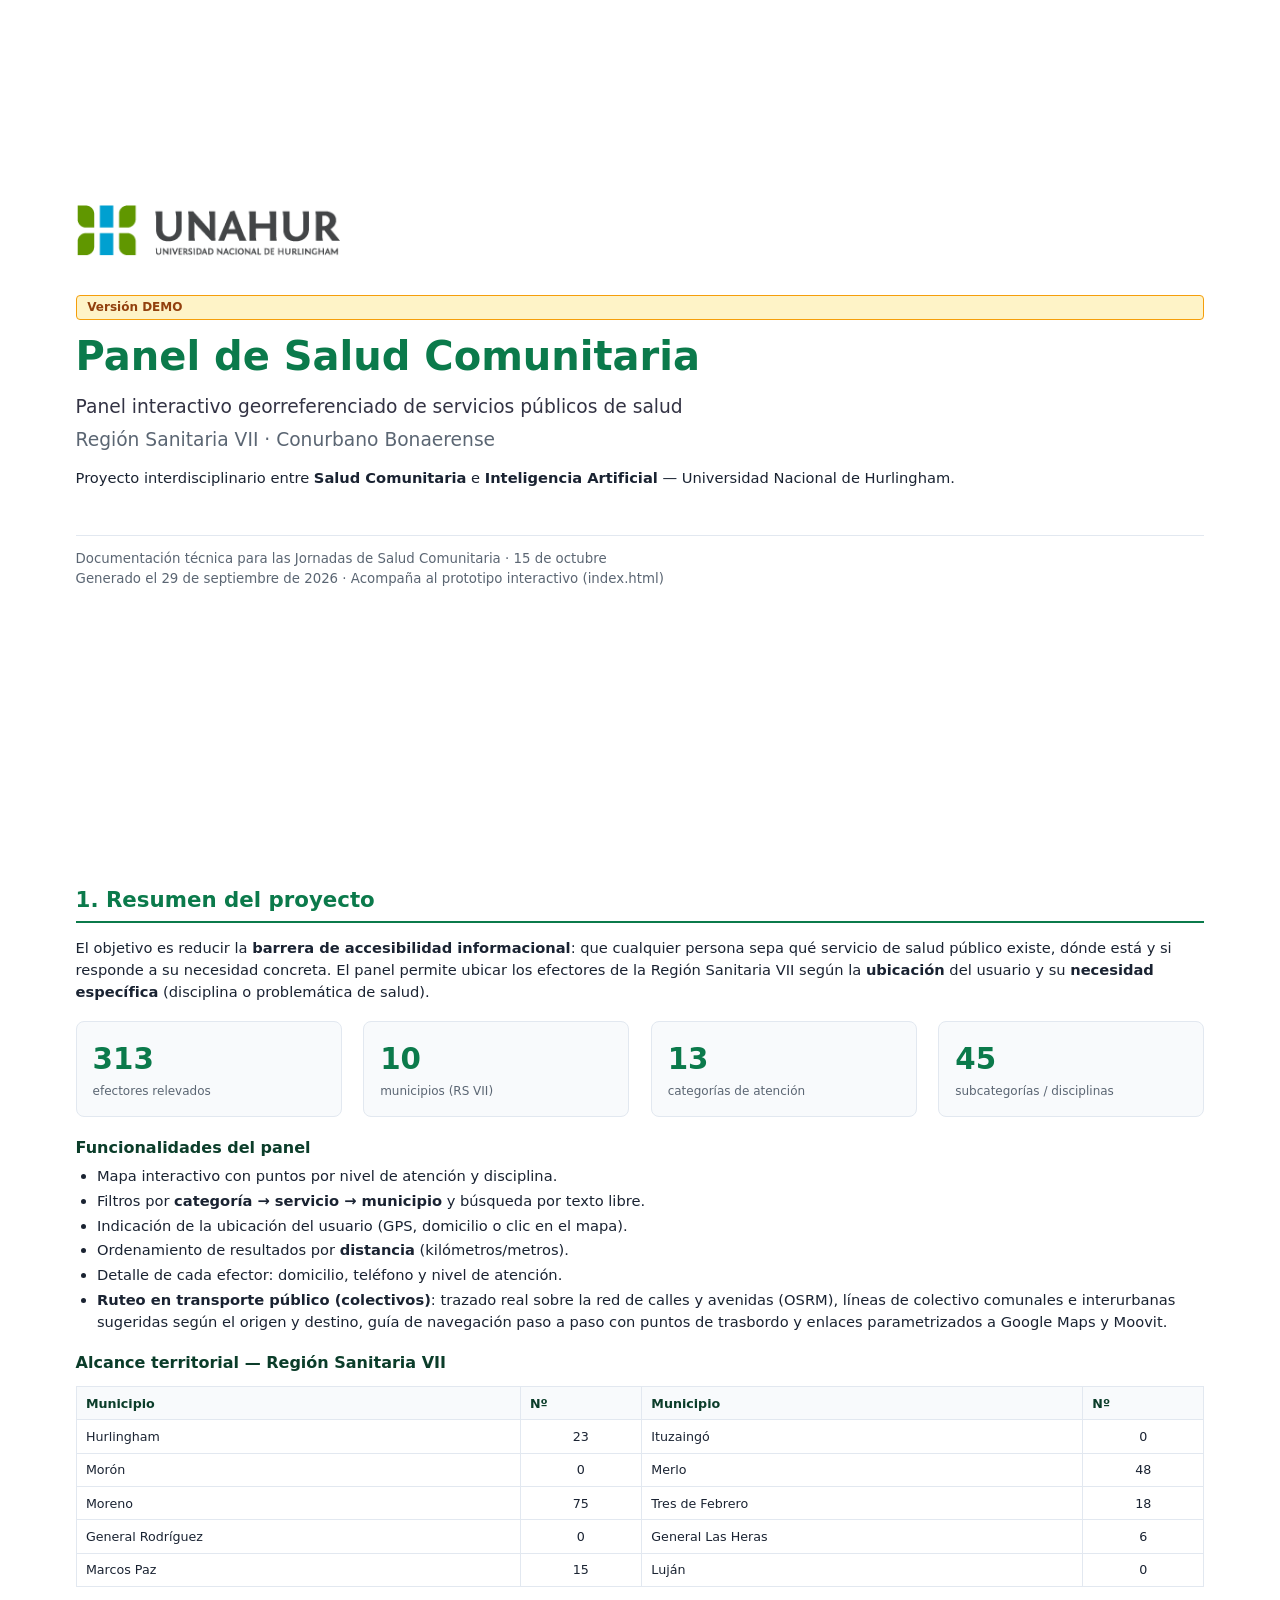
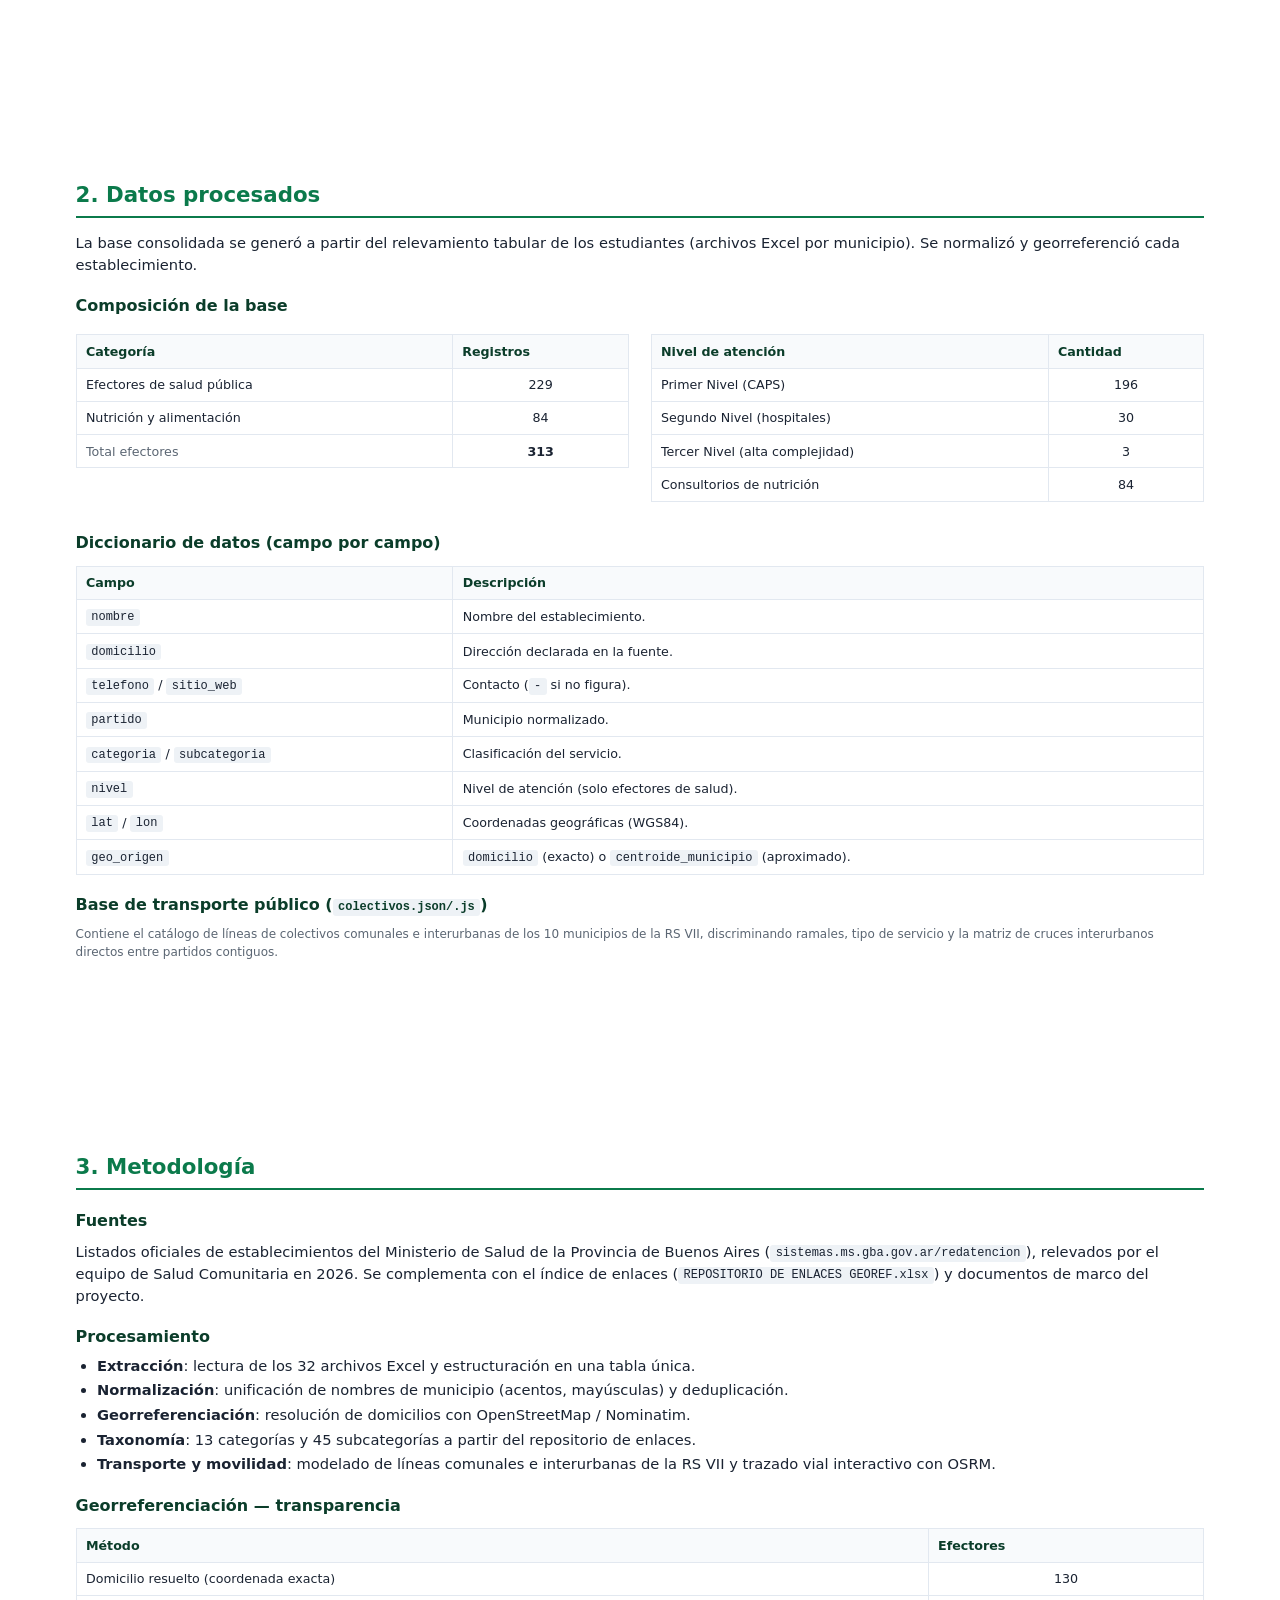
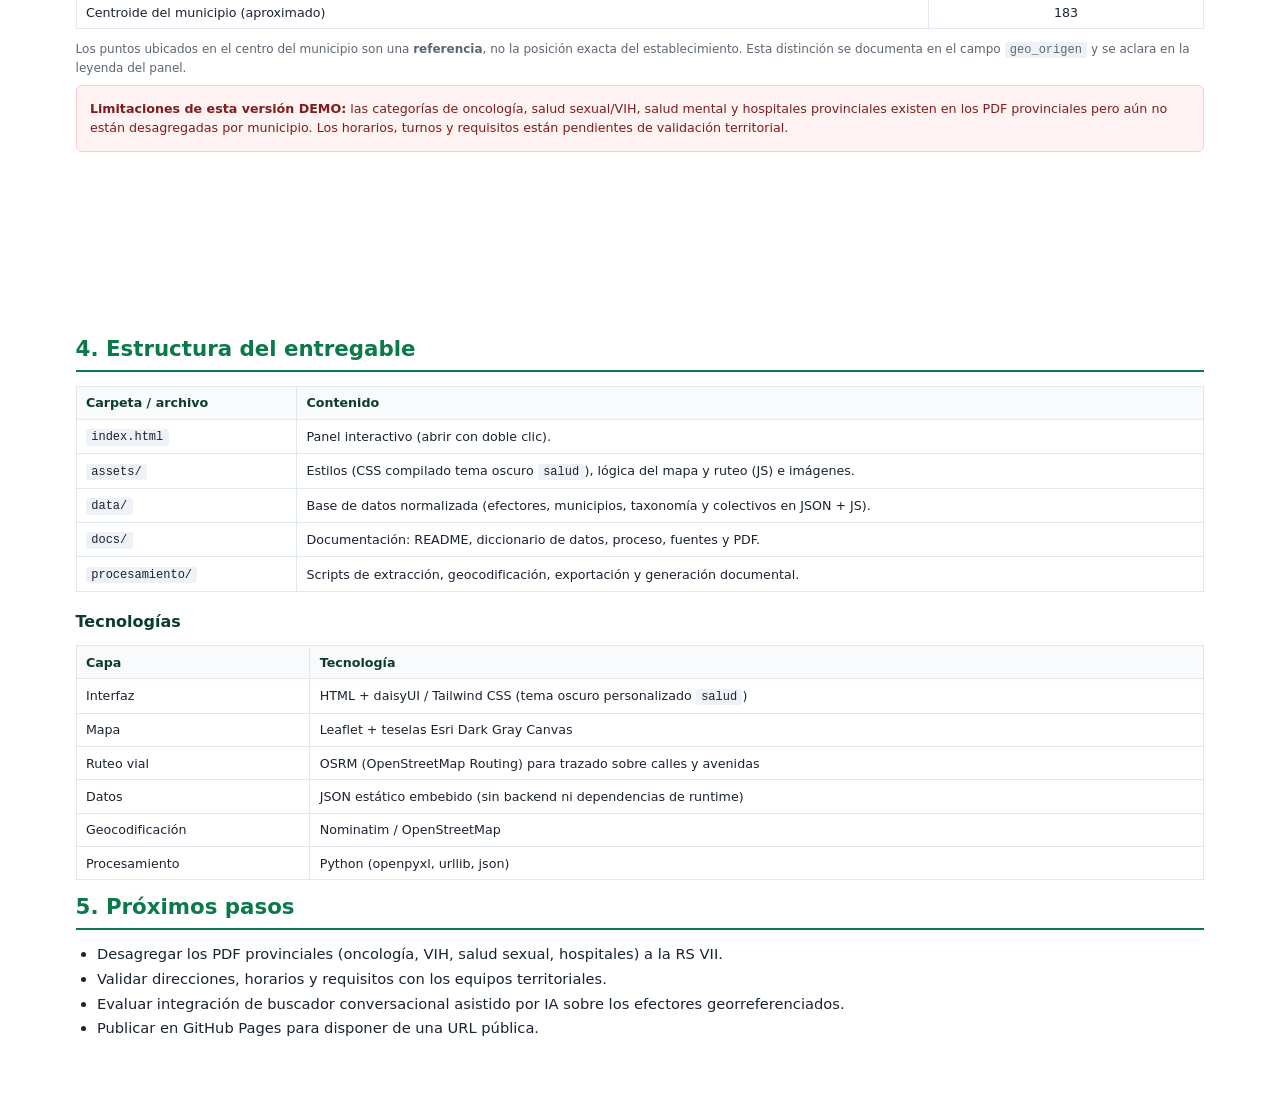
==== docs/documentacion.html @ 1a6bb7a0 "primer commit" ====
<!doctype html><html lang="es"><head><meta charset="utf-8">
<style>
:root{--verde:#0b7a4b;--borde:#e2e8f0;--fondo:#f8fafc;}
*{box-sizing:border-box}
body{font-family:'DejaVu Sans',Arial,sans-serif;color:#1a2332;margin:0;font-size:11pt;line-height:1.5}
.pagina{padding:24mm 20mm}
.portada{page-break-after:always}
.portada .contenido{display:flex;flex-direction:column;justify-content:center;min-height:68vh}
.portada .logo{margin-bottom:24pt}
.portada .logo img{height:52px}
.titulo{font-size:30pt;font-weight:700;color:var(--verde);line-height:1.15;margin:0 0 10pt}
.subtitulo{font-size:14pt;color:#334;margin:0 0 4pt}
.meta{margin-top:28pt;font-size:10pt;color:#5b6673;border-top:1px solid var(--borde);padding-top:10pt}
.badge{display:inline-block;background:#fef3c7;color:#92400e;border:1px solid #f59e0b;border-radius:4px;padding:2pt 8pt;font-size:9pt;font-weight:600;margin-bottom:10pt}
h1{font-size:24pt;margin:0 0 4pt;color:var(--verde)}
h2{font-size:16pt;color:var(--verde);border-bottom:2px solid var(--verde);padding-bottom:4pt;margin:0 0 10pt;page-break-before:always}
h3{font-size:12pt;margin:14pt 0 4pt;color:#0b3d2a}
p{margin:6pt 0}
table{width:100%;border-collapse:collapse;margin:8pt 0;font-size:9.5pt;page-break-inside:avoid}
th,td{border:1px solid var(--borde);padding:5pt 7pt;text-align:left}
th{background:var(--fondo);color:#0b3d2a}
td.num{text-align:center;font-variant-numeric:tabular-nums}
.small{font-size:9pt;color:#5b6673}
.muted{color:#5b6673}
.fila{display:flex;gap:16pt;margin:14pt 0;page-break-inside:avoid}
.caja{flex:1;background:var(--fondo);border:1px solid var(--borde);border-radius:8px;padding:12pt}
.caja .n{font-size:22pt;font-weight:700;color:var(--verde)}
.caja .l{font-size:9pt;color:#5b6673}
.dos-col{display:flex;gap:16pt;page-break-inside:avoid}
.dos-col>div{flex:1}
ul{margin:4pt 0 4pt 16pt;padding:0;page-break-inside:avoid}
li{margin:2pt 0}
code{background:#eef2f6;padding:1pt 4pt;border-radius:3px;font-size:9pt}
.aviso{background:#fef2f2;border:1px solid #fecaca;border-radius:6px;padding:10pt;color:#7f1d1d;font-size:9.5pt;page-break-inside:avoid}
</style></head><body>

<!-- PORTADA -->
<div class="pagina portada"><div class="contenido">
  <div class="logo"><img src="[data-uri]" alt="UNAHUR"></div>
  <span class="badge">Versión DEMO</span>
  <h1 class="titulo">Panel de Salud Comunitaria</h1>
  <p class="subtitulo">Panel interactivo georreferenciado de servicios públicos de salud</p>
  <p class="subtitulo muted">Región Sanitaria VII · Conurbano Bonaerense</p>
  <p>Proyecto interdisciplinario entre <strong>Salud Comunitaria</strong> e
     <strong>Inteligencia Artificial</strong> — Universidad Nacional de Hurlingham.</p>
  <div class="meta">
    Documentación técnica para las Jornadas de Salud Comunitaria · 15 de octubre<br>
    Generado el 29 de septiembre de 2026 · Acompaña al prototipo interactivo (index.html)
  </div>
</div></div>

<!-- 1. RESUMEN -->
<div class="pagina">
  <h2>1. Resumen del proyecto</h2>
  <p>El objetivo es reducir la <strong>barrera de accesibilidad informacional</strong>: que cualquier
  persona sepa qué servicio de salud público existe, dónde está y si responde a su necesidad concreta.
  El panel permite ubicar los efectores de la Región Sanitaria VII según la <strong>ubicación</strong>
  del usuario y su <strong>necesidad específica</strong> (disciplina o problemática de salud).</p>

  <div class="fila">
    <div class="caja"><div class="n">313</div><div class="l">efectores relevados</div></div>
    <div class="caja"><div class="n">10</div><div class="l">municipios (RS VII)</div></div>
    <div class="caja"><div class="n">13</div><div class="l">categorías de atención</div></div>
    <div class="caja"><div class="n">45</div><div class="l">subcategorías / disciplinas</div></div>
  </div>

  <h3>Funcionalidades del panel</h3>
  <ul>
    <li>Mapa interactivo con puntos por nivel de atención y disciplina.</li>
    <li>Filtros por <strong>categoría → servicio → municipio</strong> y búsqueda por texto libre.</li>
    <li>Indicación de la ubicación del usuario (GPS, domicilio o clic en el mapa).</li>
    <li>Ordenamiento de resultados por <strong>distancia</strong> (kilómetros/metros).</li>
    <li>Detalle de cada efector: domicilio, teléfono y nivel de atención.</li>
    <li><strong>Ruteo en transporte público (colectivos)</strong>: trazado real sobre la red de calles y avenidas (OSRM), líneas de colectivo comunales e interurbanas sugeridas según el origen y destino, guía de navegación paso a paso con puntos de trasbordo y enlaces parametrizados a Google Maps y Moovit.</li>
  </ul>

  <h3>Alcance territorial — Región Sanitaria VII</h3>
  <table>
    <thead><tr><th>Municipio</th><th>Nº</th><th>Municipio</th><th>Nº</th></tr></thead>
    <tbody><tr><td>Hurlingham</td><td class='num'>23</td><td>Ituzaingó</td><td class='num'>0</td></tr><tr><td>Morón</td><td class='num'>0</td><td>Merlo</td><td class='num'>48</td></tr><tr><td>Moreno</td><td class='num'>75</td><td>Tres de Febrero</td><td class='num'>18</td></tr><tr><td>General Rodríguez</td><td class='num'>0</td><td>General Las Heras</td><td class='num'>6</td></tr><tr><td>Marcos Paz</td><td class='num'>15</td><td>Luján</td><td class='num'>0</td></tr></tbody>
  </table>
</div>

<!-- 2. DATOS -->
<div class="pagina">
  <h2>2. Datos procesados</h2>
  <p>La base consolidada se generó a partir del relevamiento tabular de los estudiantes
  (archivos Excel por municipio). Se normalizó y georreferenció cada establecimiento.</p>

  <h3>Composición de la base</h3>
  <div class="dos-col">
    <div>
      <table>
        <thead><tr><th>Categoría</th><th class="num">Registros</th></tr></thead>
        <tbody>
          <tr><td>Efectores de salud pública</td><td class="num">229</td></tr>
          <tr><td>Nutrición y alimentación</td><td class="num">84</td></tr>
          <tr><td class="muted">Total efectores</td><td class="num"><strong>313</strong></td></tr>
        </tbody>
      </table>
    </div>
    <div>
      <table>
        <thead><tr><th>Nivel de atención</th><th class="num">Cantidad</th></tr></thead>
        <tbody>
          <tr><td>Primer Nivel (CAPS)</td><td class="num">196</td></tr>
          <tr><td>Segundo Nivel (hospitales)</td><td class="num">30</td></tr>
          <tr><td>Tercer Nivel (alta complejidad)</td><td class="num">3</td></tr>
          <tr><td>Consultorios de nutrición</td><td class="num">84</td></tr>
        </tbody>
      </table>
    </div>
  </div>

  <h3>Diccionario de datos (campo por campo)</h3>
  <table>
    <thead><tr><th>Campo</th><th>Descripción</th></tr></thead>
    <tbody>
      <tr><td><code>nombre</code></td><td>Nombre del establecimiento.</td></tr>
      <tr><td><code>domicilio</code></td><td>Dirección declarada en la fuente.</td></tr>
      <tr><td><code>telefono</code> / <code>sitio_web</code></td><td>Contacto (<code>-</code> si no figura).</td></tr>
      <tr><td><code>partido</code></td><td>Municipio normalizado.</td></tr>
      <tr><td><code>categoria</code> / <code>subcategoria</code></td><td>Clasificación del servicio.</td></tr>
      <tr><td><code>nivel</code></td><td>Nivel de atención (solo efectores de salud).</td></tr>
      <tr><td><code>lat</code> / <code>lon</code></td><td>Coordenadas geográficas (WGS84).</td></tr>
      <tr><td><code>geo_origen</code></td><td><code>domicilio</code> (exacto) o <code>centroide_municipio</code> (aproximado).</td></tr>
    </tbody>
  </table>

  <h3>Base de transporte público (<code>colectivos.json/.js</code>)</h3>
  <p class="small">Contiene el catálogo de líneas de colectivos comunales e interurbanas de los 10 municipios de la RS VII, discriminando ramales, tipo de servicio y la matriz de cruces interurbanos directos entre partidos contiguos.</p>
</div>

<!-- 3. METODOLOGÍA -->
<div class="pagina">
  <h2>3. Metodología</h2>

  <h3>Fuentes</h3>
  <p>Listados oficiales de establecimientos del Ministerio de Salud de la Provincia de Buenos Aires
  (<code>sistemas.ms.gba.gov.ar/redatencion</code>), relevados por el equipo de Salud Comunitaria en 2026.
  Se complementa con el índice de enlaces (<code>REPOSITORIO DE ENLACES GEOREF.xlsx</code>) y documentos
  de marco del proyecto.</p>

  <h3>Procesamiento</h3>
  <ul>
    <li><strong>Extracción</strong>: lectura de los 32 archivos Excel y estructuración en una tabla única.</li>
    <li><strong>Normalización</strong>: unificación de nombres de municipio (acentos, mayúsculas) y deduplicación.</li>
    <li><strong>Georreferenciación</strong>: resolución de domicilios con OpenStreetMap / Nominatim.</li>
    <li><strong>Taxonomía</strong>: 13 categorías y 45 subcategorías a partir del repositorio de enlaces.</li>
    <li><strong>Transporte y movilidad</strong>: modelado de líneas comunales e interurbanas de la RS VII y trazado vial interactivo con OSRM.</li>
  </ul>

  <h3>Georreferenciación — transparencia</h3>
  <table>
    <thead><tr><th>Método</th><th class="num">Efectores</th></tr></thead>
    <tbody>
      <tr><td>Domicilio resuelto (coordenada exacta)</td><td class="num">130</td></tr>
      <tr><td>Centroide del municipio (aproximado)</td><td class="num">183</td></tr>
    </tbody>
  </table>
  <p class="small">Los puntos ubicados en el centro del municipio son una <strong>referencia</strong>, no la
  posición exacta del establecimiento. Esta distinción se documenta en el campo <code>geo_origen</code> y
  se aclara en la leyenda del panel.</p>

  <div class="aviso">
    <strong>Limitaciones de esta versión DEMO:</strong> las categorías de oncología, salud sexual/VIH,
    salud mental y hospitales provinciales existen en los PDF provinciales pero aún no están desagregadas
    por municipio. Los horarios, turnos y requisitos están pendientes de validación territorial.
  </div>
</div>

<!-- 4. ENTREGABLE -->
<div class="pagina">
  <h2>4. Estructura del entregable</h2>
  <table>
    <thead><tr><th>Carpeta / archivo</th><th>Contenido</th></tr></thead>
    <tbody>
      <tr><td><code>index.html</code></td><td>Panel interactivo (abrir con doble clic).</td></tr>
      <tr><td><code>assets/</code></td><td>Estilos (CSS compilado tema oscuro <code>salud</code>), lógica del mapa y ruteo (JS) e imágenes.</td></tr>
      <tr><td><code>data/</code></td><td>Base de datos normalizada (efectores, municipios, taxonomía y colectivos en JSON + JS).</td></tr>
      <tr><td><code>docs/</code></td><td>Documentación: README, diccionario de datos, proceso, fuentes y PDF.</td></tr>
      <tr><td><code>procesamiento/</code></td><td>Scripts de extracción, geocodificación, exportación y generación documental.</td></tr>
    </tbody>
  </table>

  <h3>Tecnologías</h3>
  <table>
    <thead><tr><th>Capa</th><th>Tecnología</th></tr></thead>
    <tbody>
      <tr><td>Interfaz</td><td>HTML + daisyUI / Tailwind CSS (tema oscuro personalizado <code>salud</code>)</td></tr>
      <tr><td>Mapa</td><td>Leaflet + teselas Esri Dark Gray Canvas</td></tr>
      <tr><td>Ruteo vial</td><td>OSRM (OpenStreetMap Routing) para trazado sobre calles y avenidas</td></tr>
      <tr><td>Datos</td><td>JSON estático embebido (sin backend ni dependencias de runtime)</td></tr>
      <tr><td>Geocodificación</td><td>Nominatim / OpenStreetMap</td></tr>
      <tr><td>Procesamiento</td><td>Python (openpyxl, urllib, json)</td></tr>
    </tbody>
  </table>

  <h2>5. Próximos pasos</h2>
  <ul>
    <li>Desagregar los PDF provinciales (oncología, VIH, salud sexual, hospitales) a la RS VII.</li>
    <li>Validar direcciones, horarios y requisitos con los equipos territoriales.</li>
    <li>Evaluar integración de buscador conversacional asistido por IA sobre los efectores georreferenciados.</li>
    <li>Publicar en GitHub Pages para disponer de una URL pública.</li>
  </ul>
</div>

</body></html>
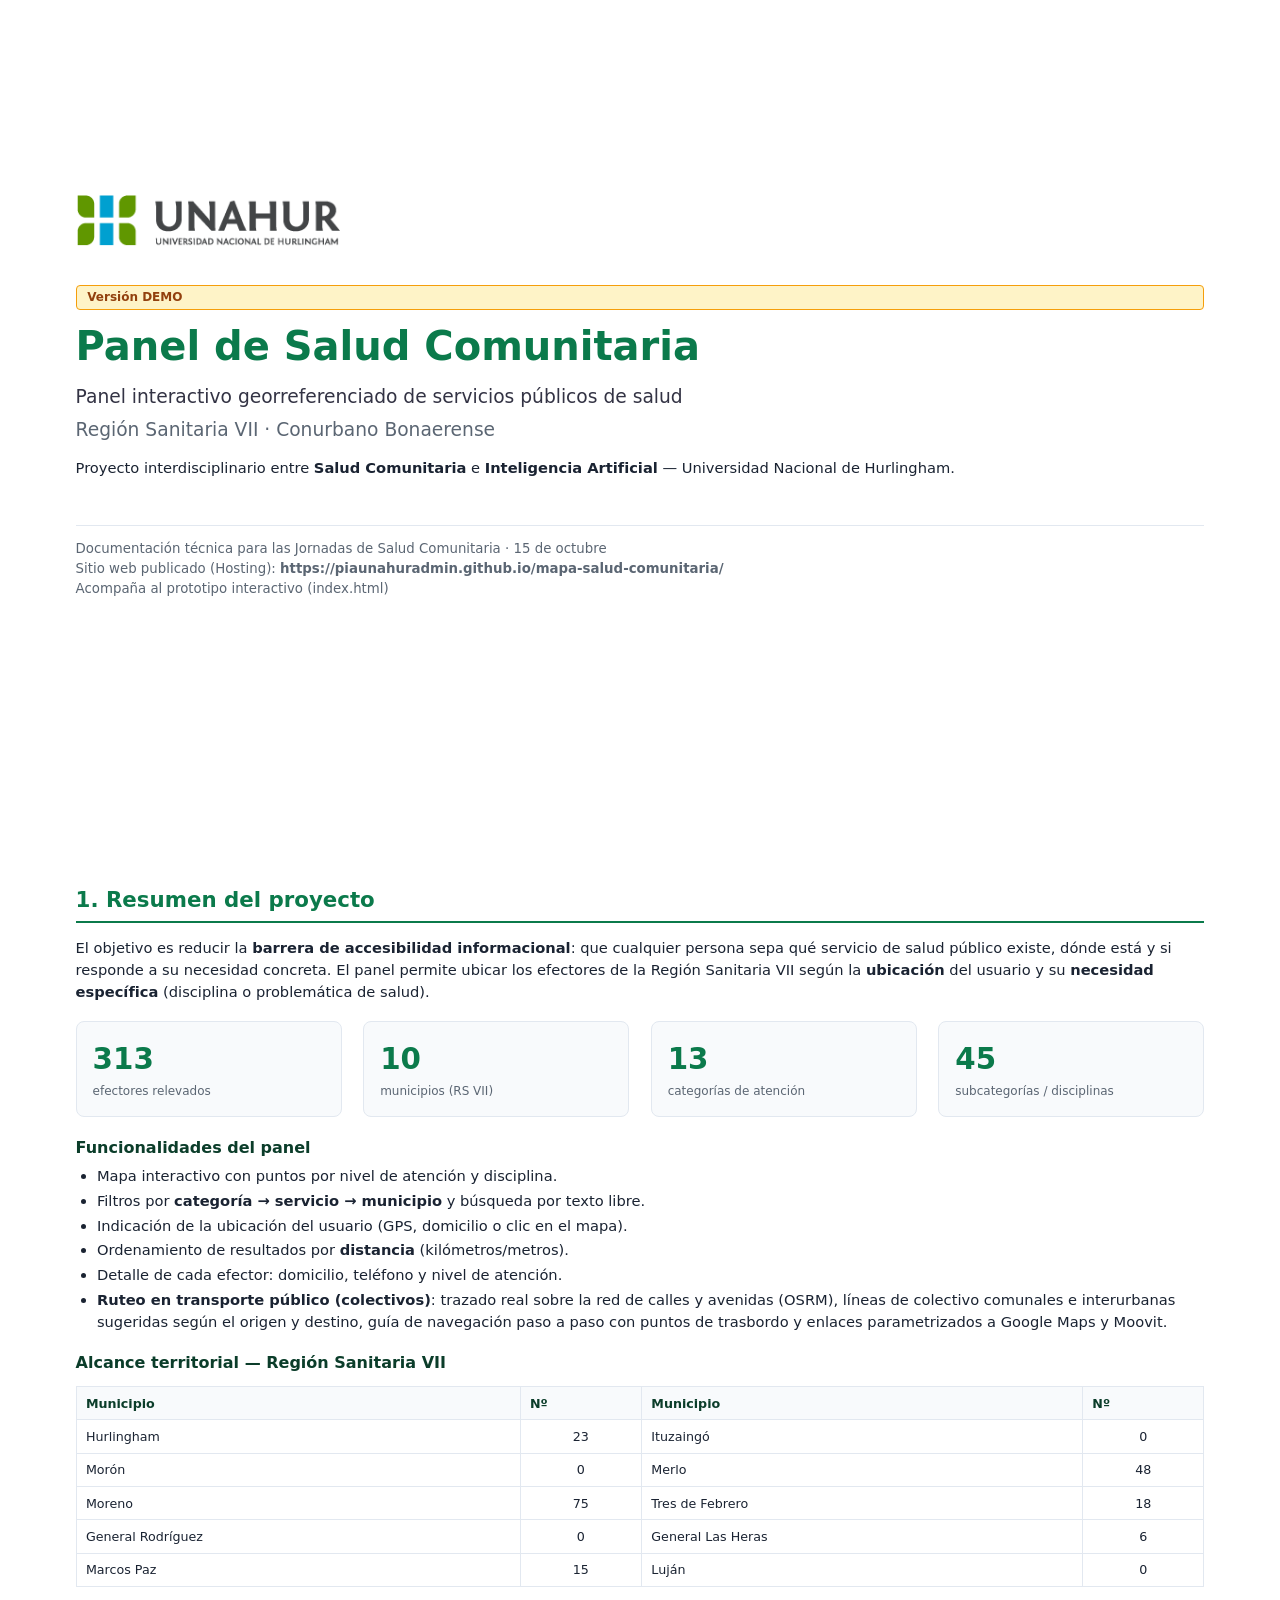
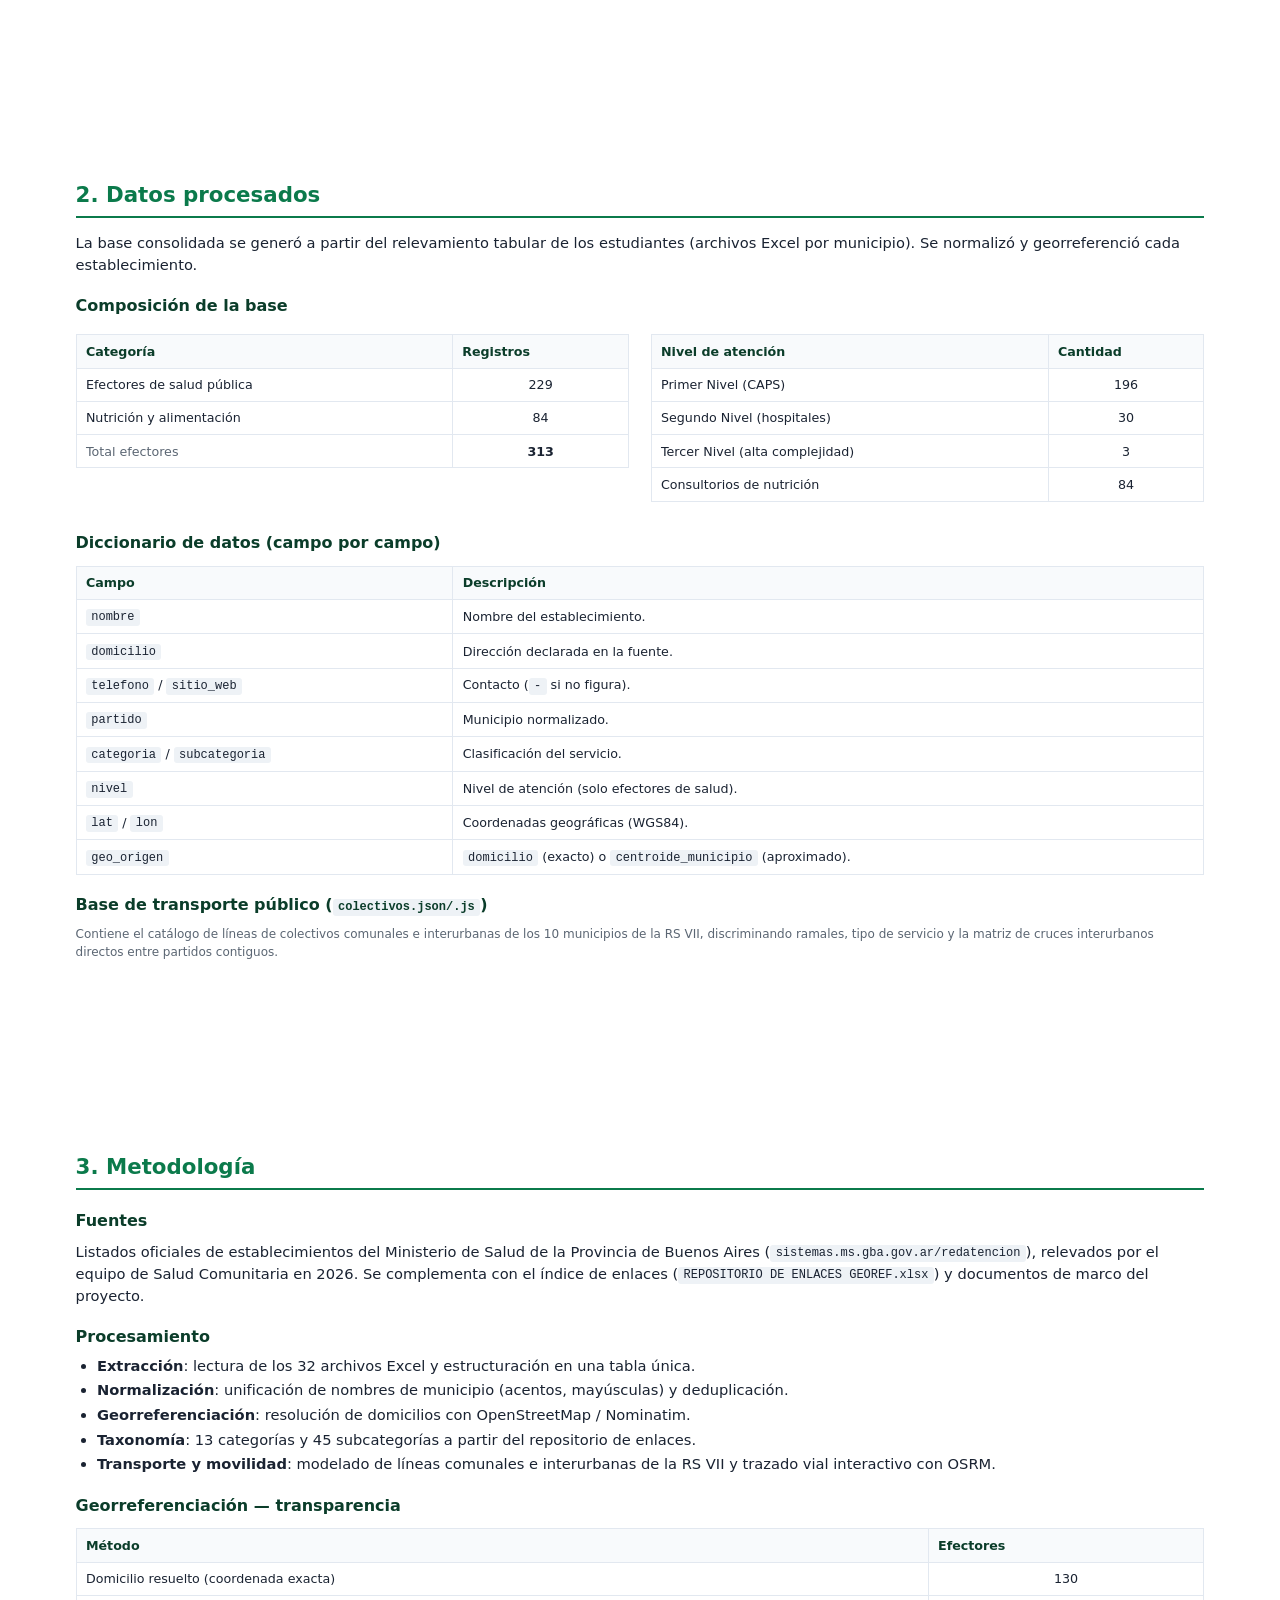
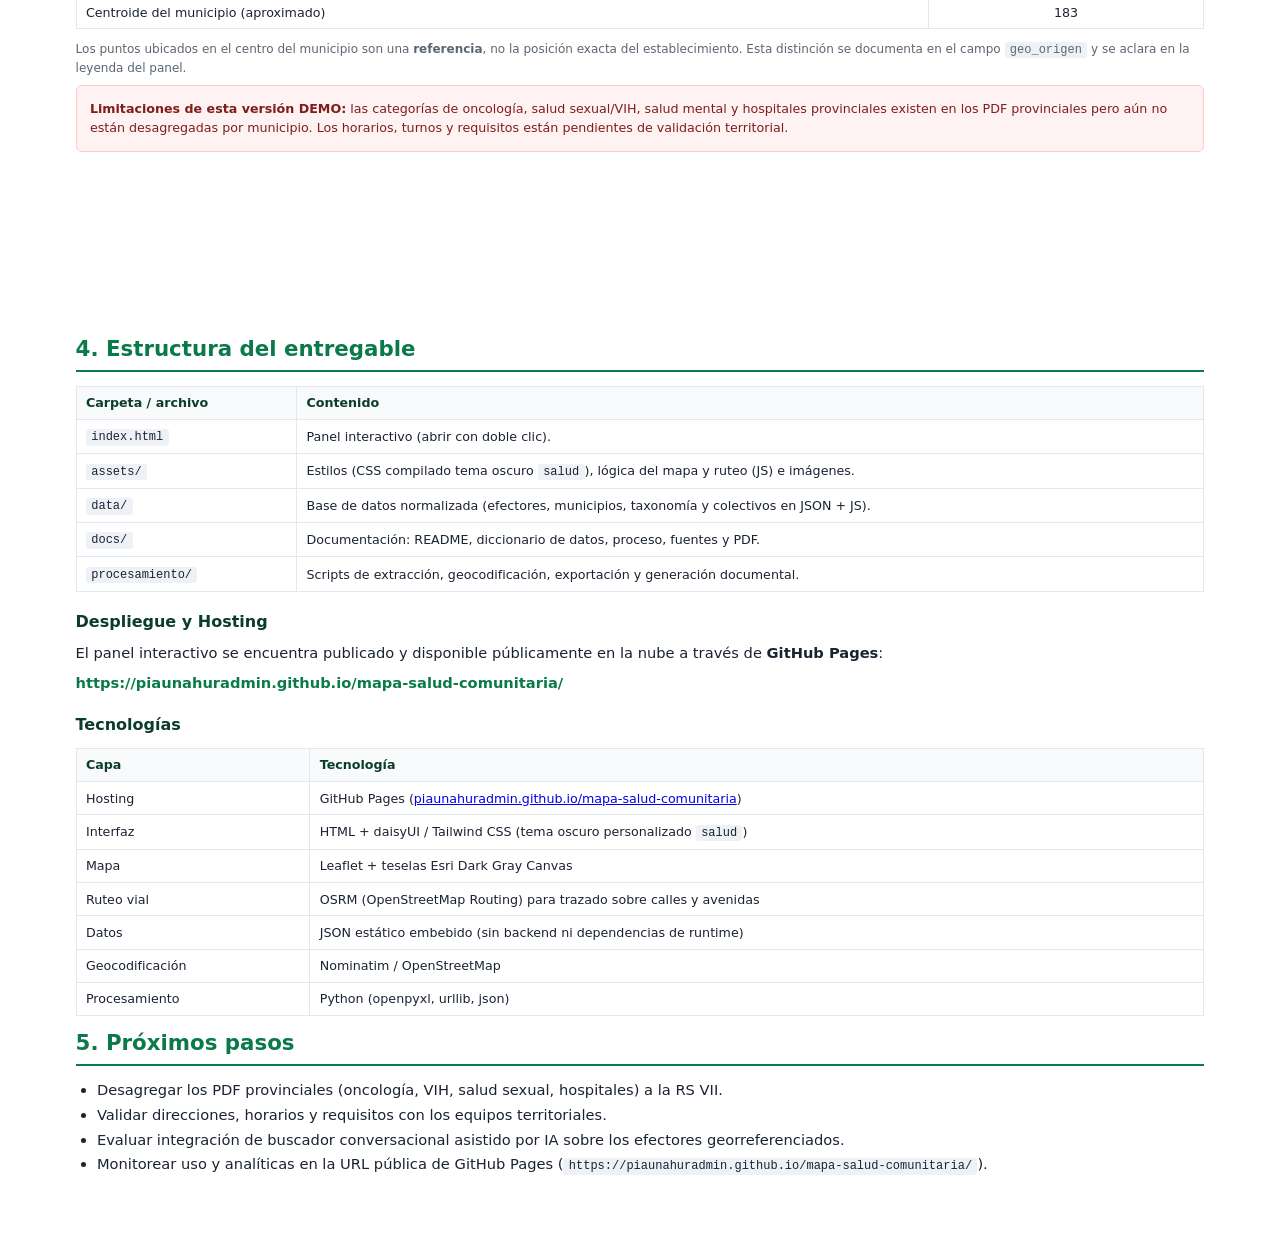
==== commit ee387d42: "docs actualizada" ====
--- a/docs/documentacion.html
+++ b/docs/documentacion.html
@@ -45,7 +45,8 @@
      <strong>Inteligencia Artificial</strong> — Universidad Nacional de Hurlingham.</p>
   <div class="meta">
     Documentación técnica para las Jornadas de Salud Comunitaria · 15 de octubre<br>
-    Generado el 29 de septiembre de 2026 · Acompaña al prototipo interactivo (index.html)
+    Sitio web publicado (Hosting): <strong>https://piaunahuradmin.github.io/mapa-salud-comunitaria/</strong><br>
+    Acompaña al prototipo interactivo (index.html)
   </div>
 </div></div>
 
@@ -183,10 +184,15 @@
     </tbody>
   </table>
 
+  <h3>Despliegue y Hosting</h3>
+  <p>El panel interactivo se encuentra publicado y disponible públicamente en la nube a través de <strong>GitHub Pages</strong>:</p>
+  <p><a href="https://piaunahuradmin.github.io/mapa-salud-comunitaria/" style="color:var(--verde);font-weight:bold;text-decoration:none;">https://piaunahuradmin.github.io/mapa-salud-comunitaria/</a></p>
+
   <h3>Tecnologías</h3>
   <table>
     <thead><tr><th>Capa</th><th>Tecnología</th></tr></thead>
     <tbody>
+      <tr><td>Hosting</td><td>GitHub Pages (<a href="https://piaunahuradmin.github.io/mapa-salud-comunitaria/">piaunahuradmin.github.io/mapa-salud-comunitaria</a>)</td></tr>
       <tr><td>Interfaz</td><td>HTML + daisyUI / Tailwind CSS (tema oscuro personalizado <code>salud</code>)</td></tr>
       <tr><td>Mapa</td><td>Leaflet + teselas Esri Dark Gray Canvas</td></tr>
       <tr><td>Ruteo vial</td><td>OSRM (OpenStreetMap Routing) para trazado sobre calles y avenidas</td></tr>
@@ -201,7 +207,7 @@
     <li>Desagregar los PDF provinciales (oncología, VIH, salud sexual, hospitales) a la RS VII.</li>
     <li>Validar direcciones, horarios y requisitos con los equipos territoriales.</li>
     <li>Evaluar integración de buscador conversacional asistido por IA sobre los efectores georreferenciados.</li>
-    <li>Publicar en GitHub Pages para disponer de una URL pública.</li>
+    <li>Monitorear uso y analíticas en la URL pública de GitHub Pages (<code>https://piaunahuradmin.github.io/mapa-salud-comunitaria/</code>).</li>
   </ul>
 </div>
 
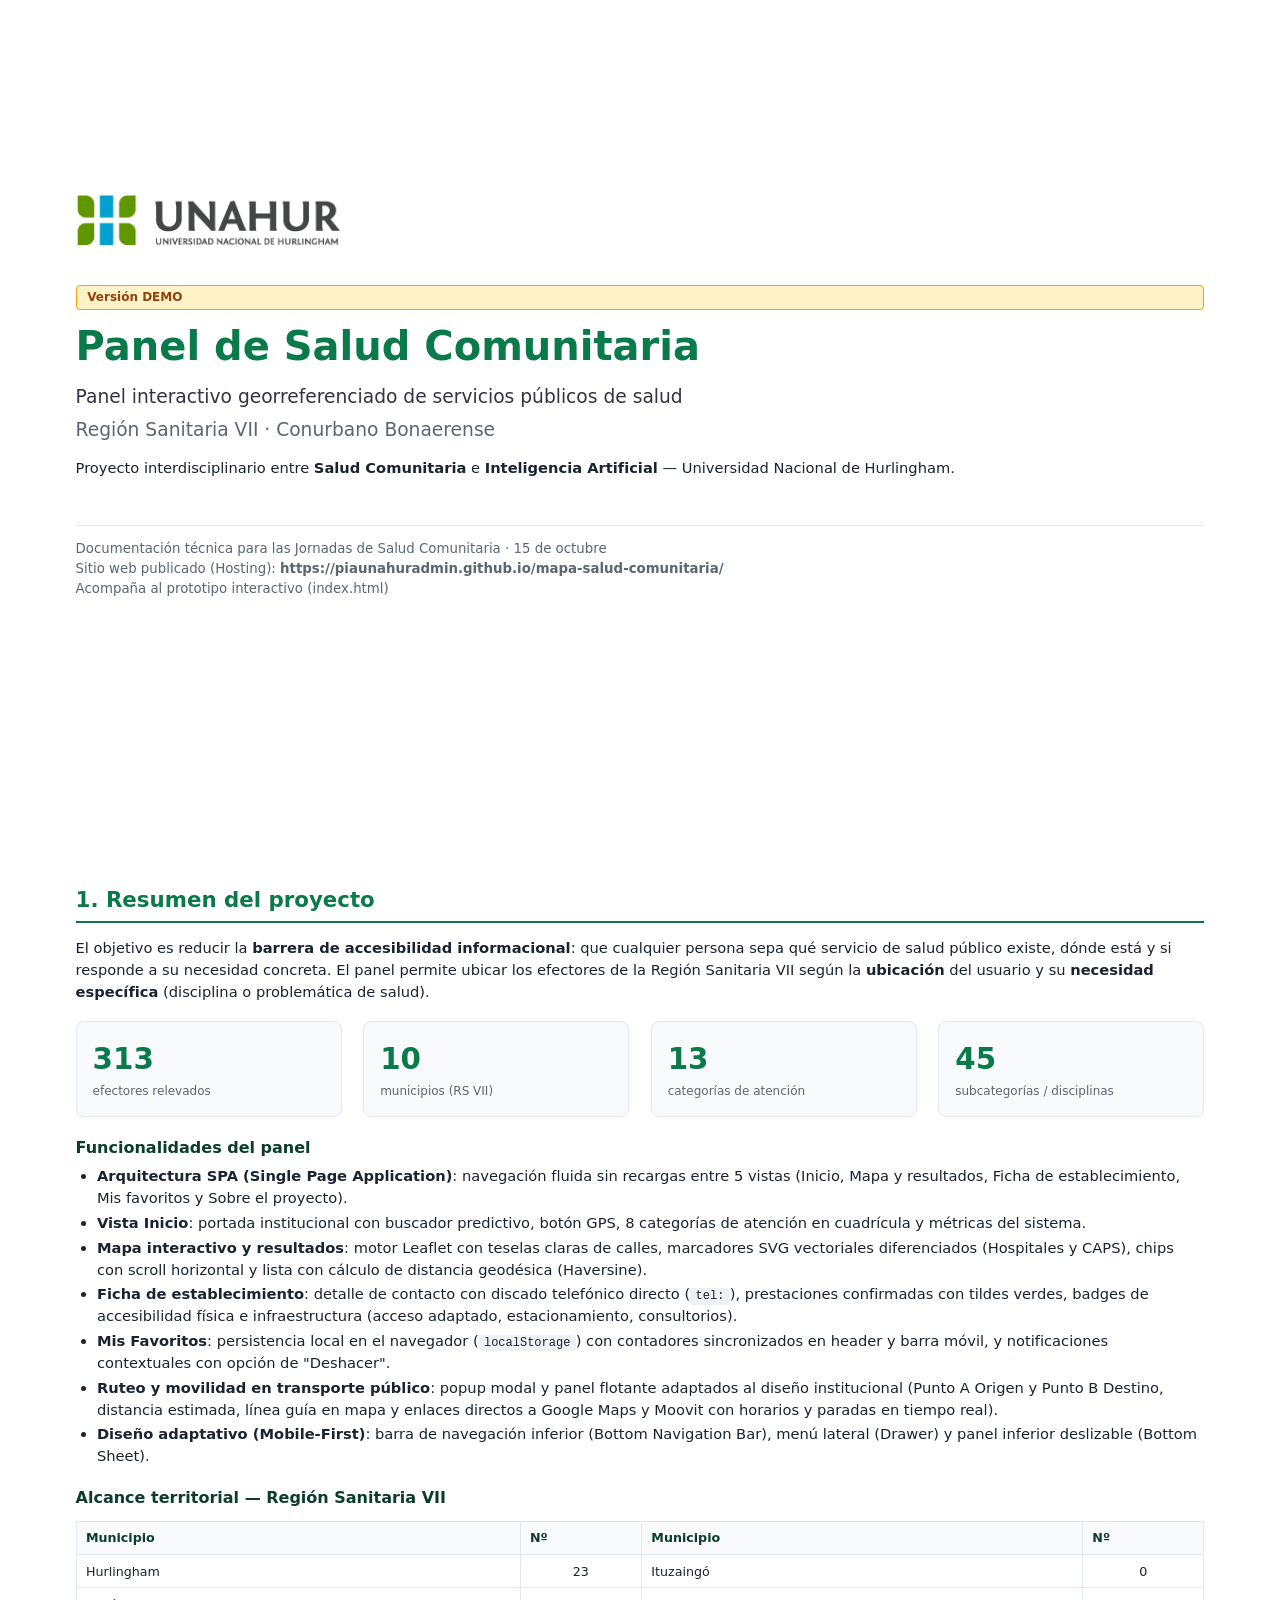
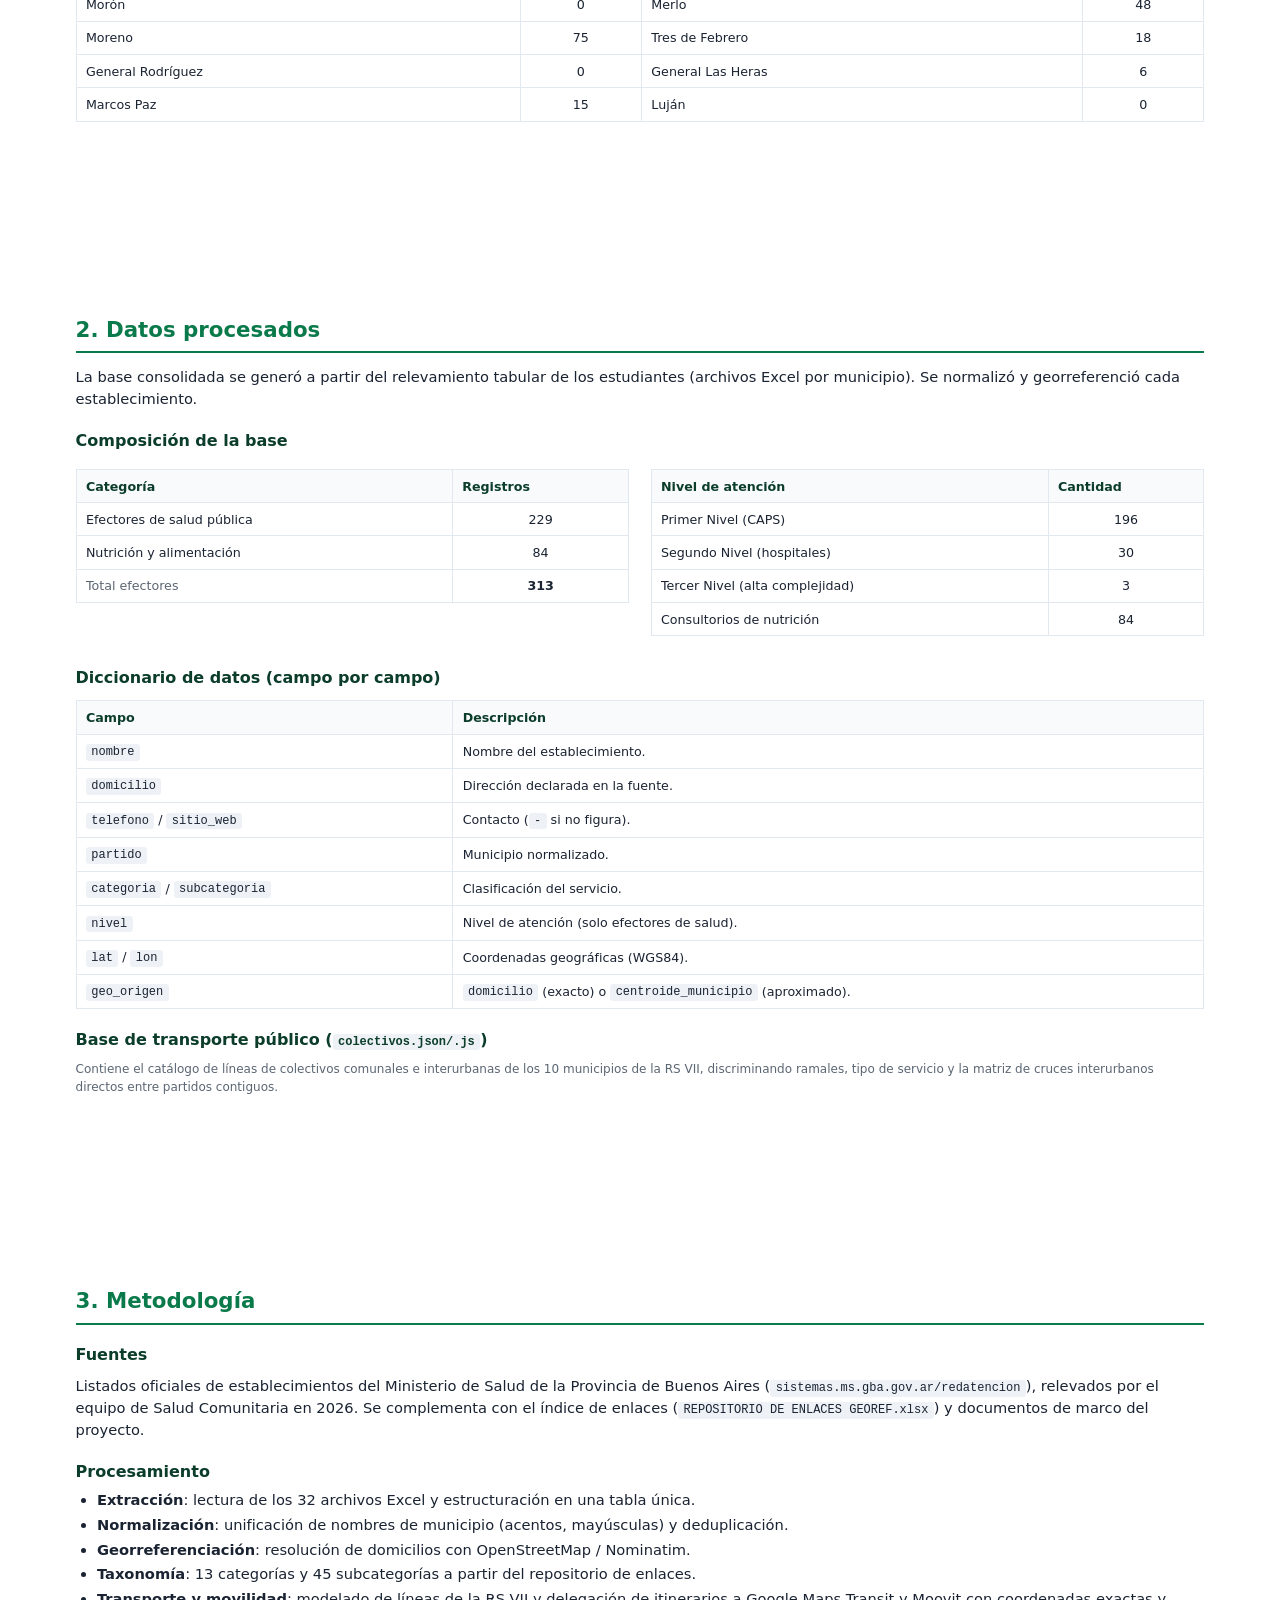
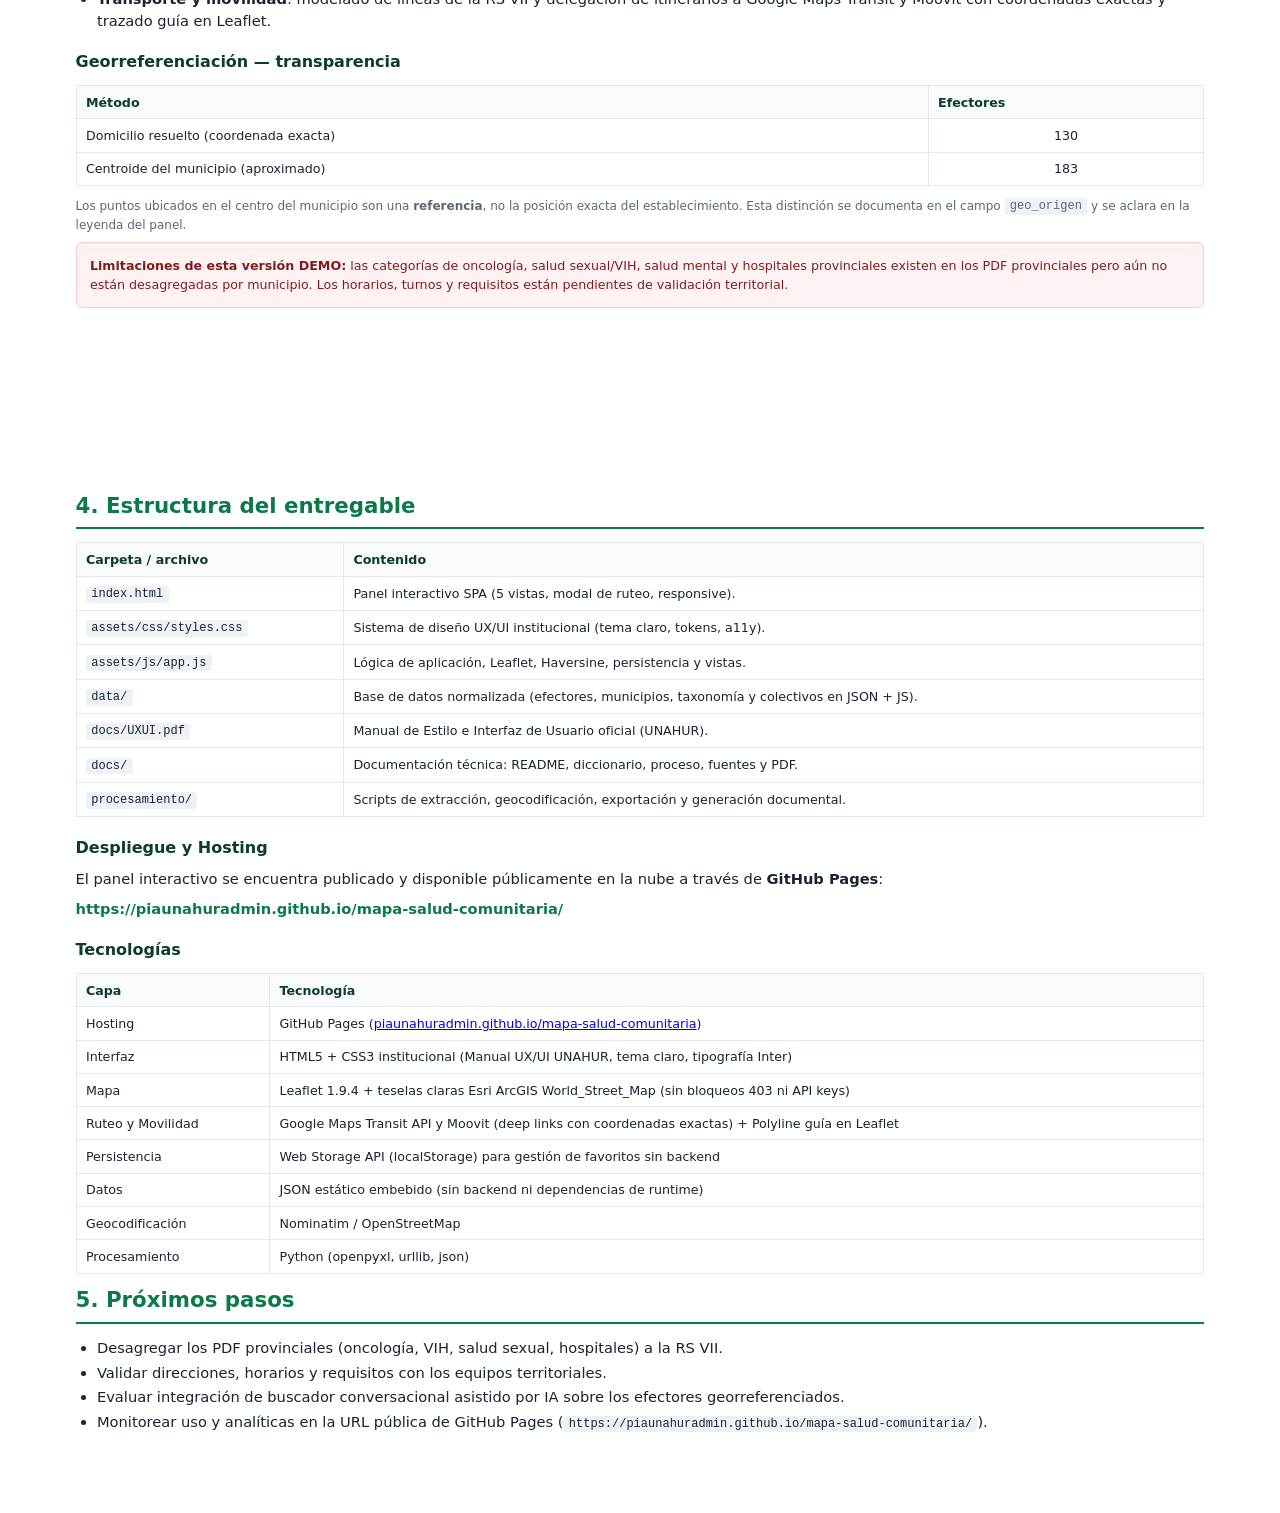
==== commit 376cb9db: "fix: actualizacion de docs" ====
--- a/docs/documentacion.html
+++ b/docs/documentacion.html
@@ -67,12 +67,13 @@
 
   <h3>Funcionalidades del panel</h3>
   <ul>
-    <li>Mapa interactivo con puntos por nivel de atención y disciplina.</li>
-    <li>Filtros por <strong>categoría → servicio → municipio</strong> y búsqueda por texto libre.</li>
-    <li>Indicación de la ubicación del usuario (GPS, domicilio o clic en el mapa).</li>
-    <li>Ordenamiento de resultados por <strong>distancia</strong> (kilómetros/metros).</li>
-    <li>Detalle de cada efector: domicilio, teléfono y nivel de atención.</li>
-    <li><strong>Ruteo en transporte público (colectivos)</strong>: trazado real sobre la red de calles y avenidas (OSRM), líneas de colectivo comunales e interurbanas sugeridas según el origen y destino, guía de navegación paso a paso con puntos de trasbordo y enlaces parametrizados a Google Maps y Moovit.</li>
+    <li><strong>Arquitectura SPA (Single Page Application)</strong>: navegación fluida sin recargas entre 5 vistas (Inicio, Mapa y resultados, Ficha de establecimiento, Mis favoritos y Sobre el proyecto).</li>
+    <li><strong>Vista Inicio</strong>: portada institucional con buscador predictivo, botón GPS, 8 categorías de atención en cuadrícula y métricas del sistema.</li>
+    <li><strong>Mapa interactivo y resultados</strong>: motor Leaflet con teselas claras de calles, marcadores SVG vectoriales diferenciados (Hospitales y CAPS), chips con scroll horizontal y lista con cálculo de distancia geodésica (Haversine).</li>
+    <li><strong>Ficha de establecimiento</strong>: detalle de contacto con discado telefónico directo (<code>tel:</code>), prestaciones confirmadas con tildes verdes, badges de accesibilidad física e infraestructura (acceso adaptado, estacionamiento, consultorios).</li>
+    <li><strong>Mis Favoritos</strong>: persistencia local en el navegador (<code>localStorage</code>) con contadores sincronizados en header y barra móvil, y notificaciones contextuales con opción de "Deshacer".</li>
+    <li><strong>Ruteo y movilidad en transporte público</strong>: popup modal y panel flotante adaptados al diseño institucional (Punto A Origen y Punto B Destino, distancia estimada, línea guía en mapa y enlaces directos a Google Maps y Moovit con horarios y paradas en tiempo real).</li>
+    <li><strong>Diseño adaptativo (Mobile-First)</strong>: barra de navegación inferior (Bottom Navigation Bar), menú lateral (Drawer) y panel inferior deslizable (Bottom Sheet).</li>
   </ul>
 
   <h3>Alcance territorial — Región Sanitaria VII</h3>
@@ -148,7 +149,7 @@
     <li><strong>Normalización</strong>: unificación de nombres de municipio (acentos, mayúsculas) y deduplicación.</li>
     <li><strong>Georreferenciación</strong>: resolución de domicilios con OpenStreetMap / Nominatim.</li>
     <li><strong>Taxonomía</strong>: 13 categorías y 45 subcategorías a partir del repositorio de enlaces.</li>
-    <li><strong>Transporte y movilidad</strong>: modelado de líneas comunales e interurbanas de la RS VII y trazado vial interactivo con OSRM.</li>
+    <li><strong>Transporte y movilidad</strong>: modelado de líneas de la RS VII y delegación de itinerarios a Google Maps Transit y Moovit con coordenadas exactas y trazado guía en Leaflet.</li>
   </ul>
 
   <h3>Georreferenciación — transparencia</h3>
@@ -176,10 +177,12 @@
   <table>
     <thead><tr><th>Carpeta / archivo</th><th>Contenido</th></tr></thead>
     <tbody>
-      <tr><td><code>index.html</code></td><td>Panel interactivo (abrir con doble clic).</td></tr>
-      <tr><td><code>assets/</code></td><td>Estilos (CSS compilado tema oscuro <code>salud</code>), lógica del mapa y ruteo (JS) e imágenes.</td></tr>
+      <tr><td><code>index.html</code></td><td>Panel interactivo SPA (5 vistas, modal de ruteo, responsive).</td></tr>
+      <tr><td><code>assets/css/styles.css</code></td><td>Sistema de diseño UX/UI institucional (tema claro, tokens, a11y).</td></tr>
+      <tr><td><code>assets/js/app.js</code></td><td>Lógica de aplicación, Leaflet, Haversine, persistencia y vistas.</td></tr>
       <tr><td><code>data/</code></td><td>Base de datos normalizada (efectores, municipios, taxonomía y colectivos en JSON + JS).</td></tr>
-      <tr><td><code>docs/</code></td><td>Documentación: README, diccionario de datos, proceso, fuentes y PDF.</td></tr>
+      <tr><td><code>docs/UXUI.pdf</code></td><td>Manual de Estilo e Interfaz de Usuario oficial (UNAHUR).</td></tr>
+      <tr><td><code>docs/</code></td><td>Documentación técnica: README, diccionario, proceso, fuentes y PDF.</td></tr>
       <tr><td><code>procesamiento/</code></td><td>Scripts de extracción, geocodificación, exportación y generación documental.</td></tr>
     </tbody>
   </table>
@@ -193,9 +196,10 @@
     <thead><tr><th>Capa</th><th>Tecnología</th></tr></thead>
     <tbody>
       <tr><td>Hosting</td><td>GitHub Pages (<a href="https://piaunahuradmin.github.io/mapa-salud-comunitaria/">piaunahuradmin.github.io/mapa-salud-comunitaria</a>)</td></tr>
-      <tr><td>Interfaz</td><td>HTML + daisyUI / Tailwind CSS (tema oscuro personalizado <code>salud</code>)</td></tr>
-      <tr><td>Mapa</td><td>Leaflet + teselas Esri Dark Gray Canvas</td></tr>
-      <tr><td>Ruteo vial</td><td>OSRM (OpenStreetMap Routing) para trazado sobre calles y avenidas</td></tr>
+      <tr><td>Interfaz</td><td>HTML5 + CSS3 institucional (Manual UX/UI UNAHUR, tema claro, tipografía Inter)</td></tr>
+      <tr><td>Mapa</td><td>Leaflet 1.9.4 + teselas claras Esri ArcGIS World_Street_Map (sin bloqueos 403 ni API keys)</td></tr>
+      <tr><td>Ruteo y Movilidad</td><td>Google Maps Transit API y Moovit (deep links con coordenadas exactas) + Polyline guía en Leaflet</td></tr>
+      <tr><td>Persistencia</td><td>Web Storage API (localStorage) para gestión de favoritos sin backend</td></tr>
       <tr><td>Datos</td><td>JSON estático embebido (sin backend ni dependencias de runtime)</td></tr>
       <tr><td>Geocodificación</td><td>Nominatim / OpenStreetMap</td></tr>
       <tr><td>Procesamiento</td><td>Python (openpyxl, urllib, json)</td></tr>
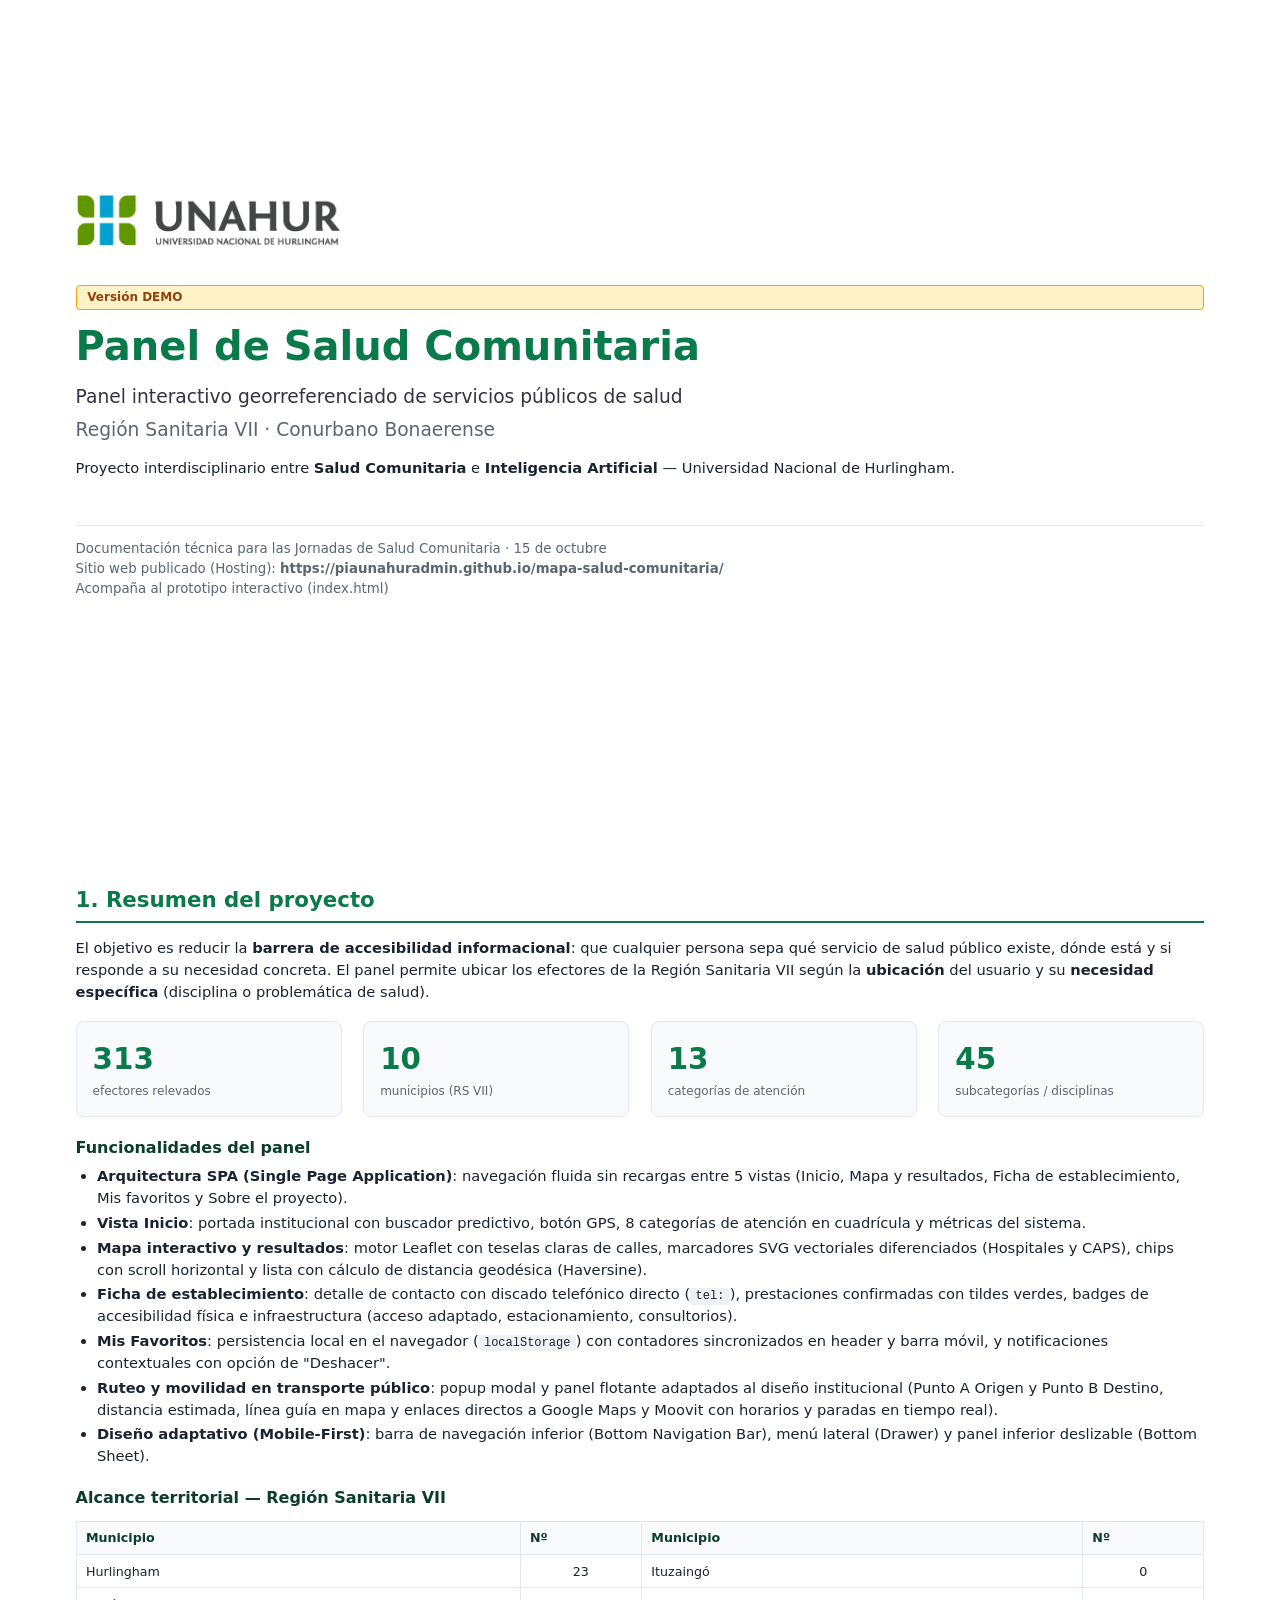
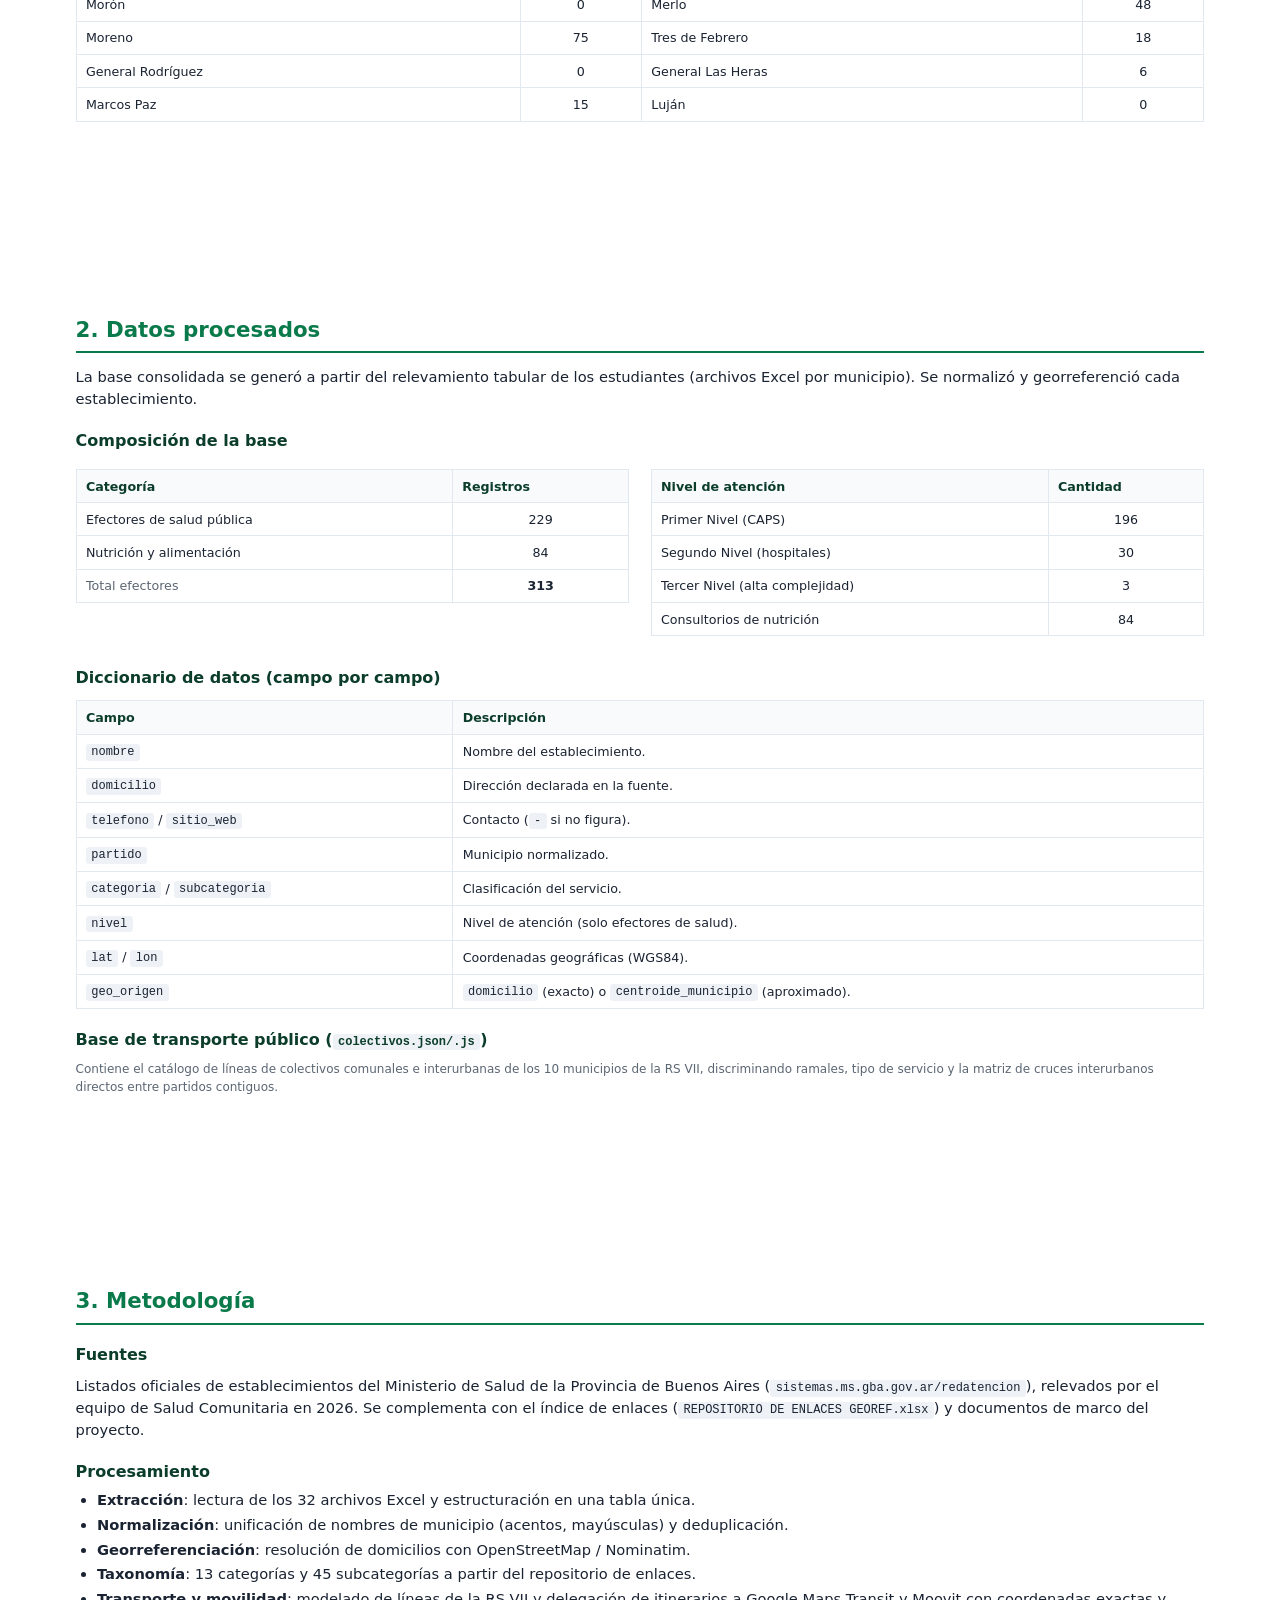
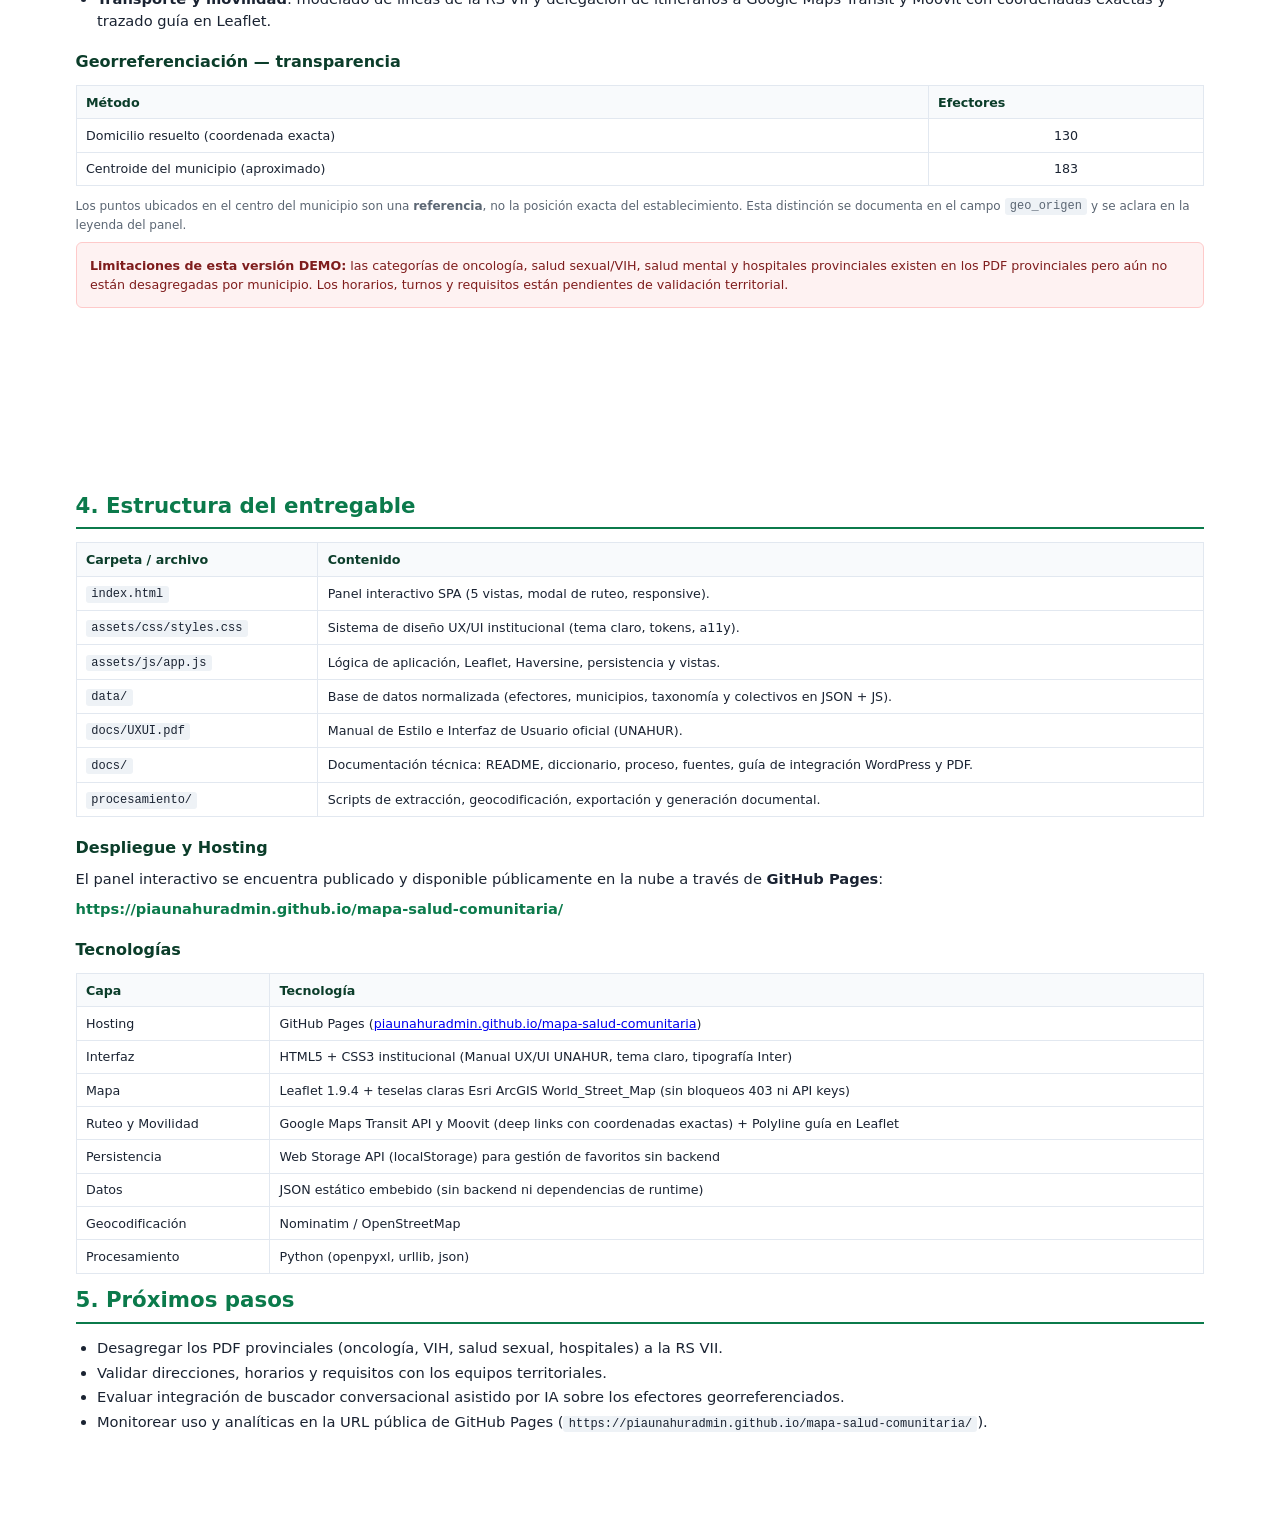
==== commit 82353f95: "add: plan de implementacion en wordpress" ====
--- a/docs/documentacion.html
+++ b/docs/documentacion.html
@@ -182,7 +182,7 @@
       <tr><td><code>assets/js/app.js</code></td><td>Lógica de aplicación, Leaflet, Haversine, persistencia y vistas.</td></tr>
       <tr><td><code>data/</code></td><td>Base de datos normalizada (efectores, municipios, taxonomía y colectivos en JSON + JS).</td></tr>
       <tr><td><code>docs/UXUI.pdf</code></td><td>Manual de Estilo e Interfaz de Usuario oficial (UNAHUR).</td></tr>
-      <tr><td><code>docs/</code></td><td>Documentación técnica: README, diccionario, proceso, fuentes y PDF.</td></tr>
+      <tr><td><code>docs/</code></td><td>Documentación técnica: README, diccionario, proceso, fuentes, guía de integración WordPress y PDF.</td></tr>
       <tr><td><code>procesamiento/</code></td><td>Scripts de extracción, geocodificación, exportación y generación documental.</td></tr>
     </tbody>
   </table>
